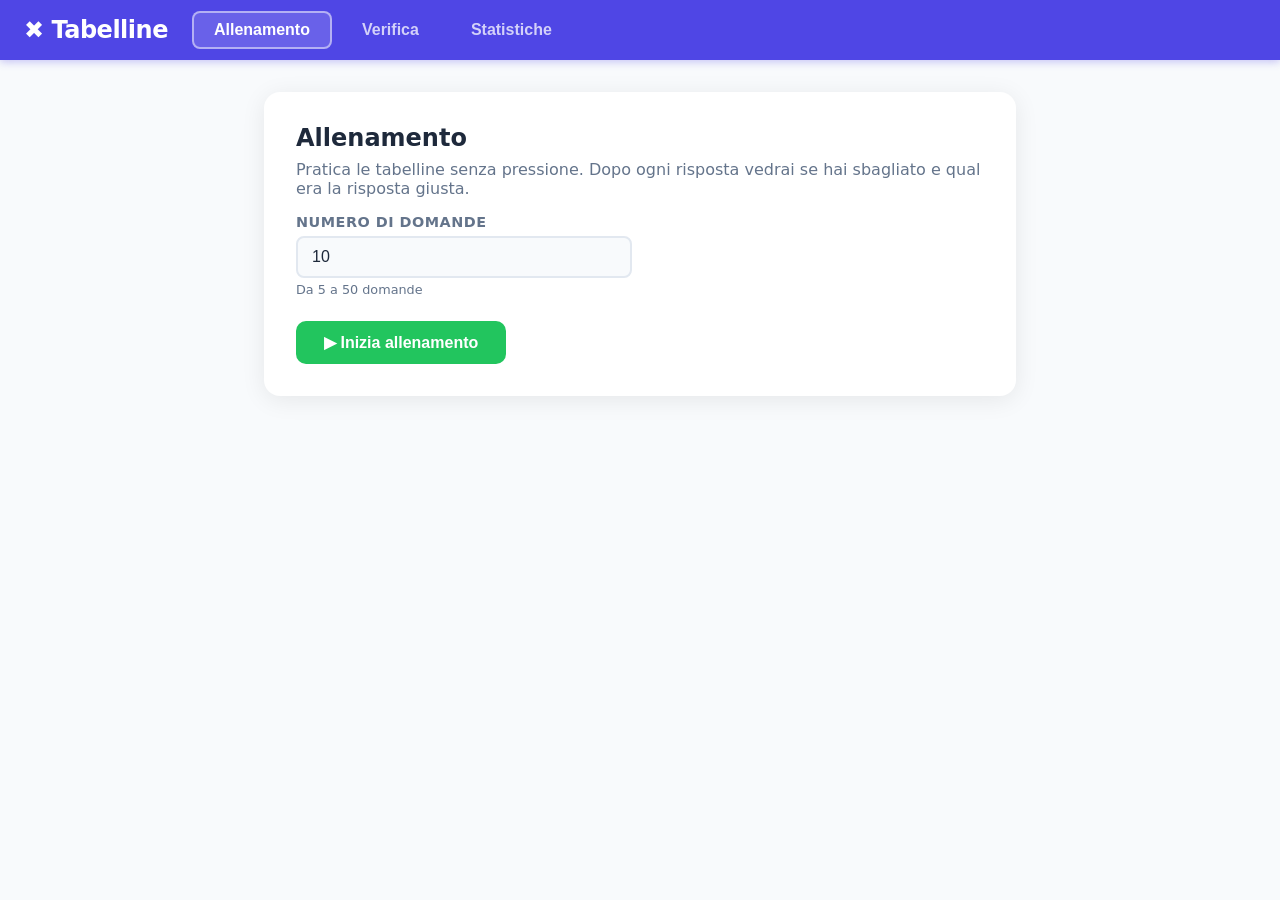
==== templates/index.html @ 0fbdd48a "Initial commit: webapp tabelline con training, verifica e statistiche - Backend Flask con SQLite per" ====
<!DOCTYPE html>
<html lang="it">
<head>
  <meta charset="UTF-8">
  <meta name="viewport" content="width=device-width, initial-scale=1.0">
  <title>Tabelline</title>
  <link rel="stylesheet" href="/static/css/style.css">
</head>
<body>

<!-- NAVIGAZIONE -->
<nav class="nav">
  <div class="nav-logo">✖ Tabelline</div>
  <button class="nav-btn active" id="nav-training" onclick="mostraVista('training')">Allenamento</button>
  <button class="nav-btn" id="nav-verifica" onclick="mostraVista('verifica')">Verifica</button>
  <button class="nav-btn" id="nav-stats" onclick="mostraVista('stats')">Statistiche</button>
</nav>

<!-- ════════════════════════════════════════════════════════ TRAINING ════ -->
<div class="view active" id="view-training">

  <!-- Setup -->
  <div id="training-setup">
    <div class="card">
      <h2>Allenamento</h2>
      <p>Pratica le tabelline senza pressione. Dopo ogni risposta vedrai se hai sbagliato e qual era la risposta giusta.</p>

      <div class="settings-grid">
        <div class="field">
          <label>Numero di domande</label>
          <input type="number" id="training-num" value="10" min="5" max="50">
          <div class="hint">Da 5 a 50 domande</div>
        </div>
      </div>

      <button class="btn btn-success" onclick="avviaTraining()">▶ Inizia allenamento</button>
    </div>
  </div>

  <!-- Sessione -->
  <div id="training-sessione" style="display:none">
    <div class="card">
      <div class="progresso">
        <span class="progresso-label" id="tr-progresso-label">1 / 10</span>
        <div class="progresso-bar-wrap">
          <div class="progresso-bar" id="tr-progresso-bar" style="width:0%"></div>
        </div>
      </div>

      <div class="domanda-container">
        <div class="moltiplicazione" id="tr-moltiplicazione">2 × 3 =</div>

        <input
          type="number"
          class="risposta-input"
          id="tr-risposta-input"
          placeholder="?"
          min="0"
          max="200"
          inputmode="numeric"
          autocomplete="off"
        >

        <div class="feedback-msg" id="tr-feedback"></div>
        <div class="hint-risposta" id="tr-hint"></div>

        <!-- Tastiera numerica per mobile -->
        <div class="tastiera">
          <button class="tastiera-btn" onclick="inputTastiera('tr-risposta-input','7')">7</button>
          <button class="tastiera-btn" onclick="inputTastiera('tr-risposta-input','8')">8</button>
          <button class="tastiera-btn" onclick="inputTastiera('tr-risposta-input','9')">9</button>
          <button class="tastiera-btn" onclick="inputTastiera('tr-risposta-input','4')">4</button>
          <button class="tastiera-btn" onclick="inputTastiera('tr-risposta-input','5')">5</button>
          <button class="tastiera-btn" onclick="inputTastiera('tr-risposta-input','6')">6</button>
          <button class="tastiera-btn" onclick="inputTastiera('tr-risposta-input','1')">1</button>
          <button class="tastiera-btn" onclick="inputTastiera('tr-risposta-input','2')">2</button>
          <button class="tastiera-btn" onclick="inputTastiera('tr-risposta-input','3')">3</button>
          <button class="tastiera-btn" onclick="inputTastiera('tr-risposta-input','0')">0</button>
          <button class="tastiera-btn" onclick="inputTastiera('tr-risposta-input','00')">00</button>
          <button class="tastiera-btn delete" onclick="inputTastiera('tr-risposta-input','del')">⌫</button>
        </div>

        <button class="btn btn-primary btn-conferma" id="btn-tr-conferma" data-stato="attesa" onclick="confermaTraining()">
          Conferma
        </button>
      </div>
    </div>
  </div>

  <!-- Risultato -->
  <div id="training-risultato" style="display:none">
    <div class="card">
      <div class="risultato-hero">
        <div class="punteggio-cerchio ottimo" id="tr-cerchio">
          <div class="punteggio-numero" id="tr-punteggio-num">—</div>
          <div class="punteggio-totale" id="tr-punteggio-tot">/ 10</div>
        </div>
        <div class="voto-testo" id="tr-voto-testo"></div>
        <p id="tr-tempo"></p>
        <button class="btn btn-success" onclick="resetTraining()">↩ Ricomincia</button>
      </div>
    </div>

    <div class="card">
      <h3>Riepilogo risposte</h3>
      <ul class="lista-risposte" id="tr-lista-risposte"></ul>
    </div>
  </div>
</div>

<!-- ════════════════════════════════════════════════════════ VERIFICA ════ -->
<div class="view" id="view-verifica">

  <!-- Setup -->
  <div id="verifica-setup">
    <div class="card">
      <h2>Verifica</h2>
      <p>20 moltiplicazioni casuali dal 2 al 10, come a scuola. Puoi impostare un timer per ogni domanda.</p>

      <div class="settings-grid">
        <div class="field">
          <label>Timer per domanda</label>
          <select id="ver-timer">
            <option value="0">Nessun timer</option>
            <option value="5">5 secondi</option>
            <option value="10" selected>10 secondi</option>
            <option value="15">15 secondi</option>
            <option value="20">20 secondi</option>
            <option value="30">30 secondi</option>
          </select>
          <div class="hint">0 = nessun limite di tempo</div>
        </div>
      </div>

      <button class="btn btn-primary" style="font-size:1.1rem; padding:14px 40px" onclick="avviaVerifica()">
        ▶ Inizia verifica
      </button>
    </div>
  </div>

  <!-- Sessione -->
  <div id="verifica-sessione" style="display:none">
    <div class="card">
      <div class="progresso">
        <span class="progresso-label" id="ver-progresso-label">1 / 20</span>
        <div class="progresso-bar-wrap">
          <div class="progresso-bar" id="ver-progresso-bar" style="width:0%"></div>
        </div>
      </div>

      <div class="domanda-container">
        <div class="timer-display hidden" id="ver-timer-display">⏱ 10s</div>

        <div class="moltiplicazione" id="ver-moltiplicazione">5 × 7 =</div>

        <input
          type="number"
          class="risposta-input"
          id="ver-risposta-input"
          placeholder="?"
          min="0"
          max="200"
          inputmode="numeric"
          autocomplete="off"
        >

        <div class="feedback-msg" id="ver-feedback"></div>

        <!-- Tastiera numerica per mobile -->
        <div class="tastiera">
          <button class="tastiera-btn" onclick="inputTastiera('ver-risposta-input','7')">7</button>
          <button class="tastiera-btn" onclick="inputTastiera('ver-risposta-input','8')">8</button>
          <button class="tastiera-btn" onclick="inputTastiera('ver-risposta-input','9')">9</button>
          <button class="tastiera-btn" onclick="inputTastiera('ver-risposta-input','4')">4</button>
          <button class="tastiera-btn" onclick="inputTastiera('ver-risposta-input','5')">5</button>
          <button class="tastiera-btn" onclick="inputTastiera('ver-risposta-input','6')">6</button>
          <button class="tastiera-btn" onclick="inputTastiera('ver-risposta-input','1')">1</button>
          <button class="tastiera-btn" onclick="inputTastiera('ver-risposta-input','2')">2</button>
          <button class="tastiera-btn" onclick="inputTastiera('ver-risposta-input','3')">3</button>
          <button class="tastiera-btn" onclick="inputTastiera('ver-risposta-input','0')">0</button>
          <button class="tastiera-btn" onclick="inputTastiera('ver-risposta-input','00')">00</button>
          <button class="tastiera-btn delete" onclick="inputTastiera('ver-risposta-input','del')">⌫</button>
        </div>

        <button class="btn btn-primary btn-conferma" onclick="confermaVerifica()">
          Conferma
        </button>
      </div>
    </div>
  </div>

  <!-- Risultato -->
  <div id="verifica-risultato" style="display:none">
    <div class="card">
      <div class="risultato-hero">
        <div class="punteggio-cerchio ottimo" id="ver-cerchio">
          <div class="punteggio-numero" id="ver-punteggio-num">—</div>
          <div class="punteggio-totale" id="ver-punteggio-tot">/ 20</div>
        </div>
        <div class="voto-testo" id="ver-voto-testo"></div>
        <p id="ver-percentuale"></p>
        <p id="ver-tempo"></p>
        <div style="display:flex; gap:12px; justify-content:center; flex-wrap:wrap">
          <button class="btn btn-primary" onclick="resetVerifica()">↩ Nuova verifica</button>
          <button class="btn btn-ghost" onclick="mostraVista('stats')">📊 Vedi statistiche</button>
        </div>
      </div>
    </div>

    <div class="card">
      <h3>Riepilogo risposte</h3>
      <ul class="lista-risposte" id="ver-lista-risposte"></ul>
    </div>
  </div>
</div>

<!-- ════════════════════════════════════════════════════════ STATS ════ -->
<div class="view" id="view-stats">

  <div class="card">
    <h2>Statistiche</h2>
    <p>Riepilogo di tutte le verifiche completate.</p>

    <div class="stat-grid">
      <div class="stat-box">
        <div class="valore" id="stat-totale-verifiche">—</div>
        <div class="etichetta">Verifiche</div>
      </div>
      <div class="stat-box">
        <div class="valore" id="stat-media">—</div>
        <div class="etichetta">Media</div>
      </div>
      <div class="stat-box">
        <div class="valore" id="stat-migliore">—</div>
        <div class="etichetta">Miglior punteggio</div>
      </div>
    </div>
  </div>

  <!-- Heatmap tabelline -->
  <div class="card">
    <h3>Mappa delle tabelline</h3>
    <p style="font-size:0.85rem">Verde = facile, Rosso = da ripassare. Passa sopra per i dettagli.</p>
    <div class="heatmap-labels" id="heatmap-labels"></div>
    <div class="heatmap-grid" id="heatmap-grid"></div>
    <p style="font-size:0.75rem; margin-top:8px; margin-bottom:0">
      Le righe vanno dal 2 al 10 (moltiplicando), le colonne dal ×2 al ×10.
    </p>
  </div>

  <!-- Ultime verifiche -->
  <div class="card">
    <h3>Ultime verifiche</h3>

    <div class="empty-state" id="stat-verifiche-empty" style="display:none">
      <div class="icon">📋</div>
      <p>Nessuna verifica ancora. Vai nella sezione <strong>Verifica</strong> per iniziare!</p>
    </div>

    <div class="tabella-wrap" id="stat-verifiche-table" style="display:none">
      <table>
        <thead>
          <tr>
            <th>Data</th>
            <th>Punteggio</th>
            <th>%</th>
            <th>Timer</th>
            <th>Durata</th>
          </tr>
        </thead>
        <tbody id="stat-verifiche-tbody"></tbody>
      </table>
    </div>
  </div>
</div>

<script src="/static/js/app.js"></script>
</body>
</html>
---- static/css/style.css ----
:root {
  --primary: #4f46e5;
  --primary-light: #818cf8;
  --success: #22c55e;
  --danger: #ef4444;
  --warning: #f59e0b;
  --bg: #f8fafc;
  --card-bg: #ffffff;
  --text: #1e293b;
  --text-muted: #64748b;
  --border: #e2e8f0;
  --radius: 16px;
  --shadow: 0 4px 24px rgba(0,0,0,0.08);
}

* { box-sizing: border-box; margin: 0; padding: 0; }

body {
  font-family: 'Segoe UI', system-ui, sans-serif;
  background: var(--bg);
  color: var(--text);
  min-height: 100vh;
}

/* NAV */
.nav {
  background: var(--primary);
  padding: 0 24px;
  display: flex;
  align-items: center;
  gap: 8px;
  box-shadow: 0 2px 8px rgba(79,70,229,0.3);
}

.nav-logo {
  color: white;
  font-size: 1.5rem;
  font-weight: 800;
  padding: 16px 0;
  margin-right: 16px;
  letter-spacing: -0.5px;
}

.nav-btn {
  background: none;
  border: 2px solid transparent;
  color: rgba(255,255,255,0.75);
  padding: 8px 20px;
  border-radius: 8px;
  cursor: pointer;
  font-size: 1rem;
  font-weight: 600;
  transition: all 0.15s;
}

.nav-btn:hover { color: white; background: rgba(255,255,255,0.1); }
.nav-btn.active { color: white; border-color: rgba(255,255,255,0.5); background: rgba(255,255,255,0.15); }

/* VIEWS */
.view { display: none; padding: 32px 24px; max-width: 800px; margin: 0 auto; }
.view.active { display: block; }

/* CARDS */
.card {
  background: var(--card-bg);
  border-radius: var(--radius);
  box-shadow: var(--shadow);
  padding: 32px;
  margin-bottom: 24px;
}

h2 { font-size: 1.5rem; font-weight: 700; margin-bottom: 8px; }
h3 { font-size: 1.1rem; font-weight: 600; margin-bottom: 12px; color: var(--text-muted); }
p { color: var(--text-muted); margin-bottom: 16px; }

/* BUTTONS */
.btn {
  display: inline-flex;
  align-items: center;
  gap: 8px;
  padding: 12px 28px;
  border-radius: 10px;
  border: none;
  font-size: 1rem;
  font-weight: 600;
  cursor: pointer;
  transition: all 0.15s;
  text-decoration: none;
}

.btn-primary { background: var(--primary); color: white; }
.btn-primary:hover { background: #4338ca; transform: translateY(-1px); }
.btn-success { background: var(--success); color: white; }
.btn-success:hover { background: #16a34a; transform: translateY(-1px); }
.btn-danger { background: var(--danger); color: white; }
.btn-danger:hover { background: #dc2626; }
.btn-ghost { background: var(--bg); color: var(--text); border: 2px solid var(--border); }
.btn-ghost:hover { border-color: var(--primary); color: var(--primary); }
.btn:disabled { opacity: 0.5; cursor: not-allowed; transform: none !important; }

/* SETTINGS FORM */
.settings-grid {
  display: grid;
  grid-template-columns: 1fr 1fr;
  gap: 16px;
  margin-bottom: 24px;
}

.field label {
  display: block;
  font-weight: 600;
  margin-bottom: 6px;
  font-size: 0.9rem;
  color: var(--text-muted);
  text-transform: uppercase;
  letter-spacing: 0.5px;
}

.field input[type="number"],
.field select {
  width: 100%;
  padding: 10px 14px;
  border: 2px solid var(--border);
  border-radius: 8px;
  font-size: 1rem;
  background: var(--bg);
  color: var(--text);
  transition: border-color 0.15s;
}

.field input[type="number"]:focus,
.field select:focus {
  outline: none;
  border-color: var(--primary);
}

.field .hint { font-size: 0.8rem; color: var(--text-muted); margin-top: 4px; }

/* DOMANDA */
.domanda-container {
  text-align: center;
  padding: 16px 0;
}

.progresso {
  display: flex;
  justify-content: space-between;
  align-items: center;
  margin-bottom: 24px;
}

.progresso-bar-wrap {
  flex: 1;
  height: 8px;
  background: var(--border);
  border-radius: 4px;
  margin: 0 16px;
  overflow: hidden;
}

.progresso-bar {
  height: 100%;
  background: var(--primary);
  border-radius: 4px;
  transition: width 0.3s ease;
}

.progresso-label { font-weight: 600; font-size: 0.9rem; color: var(--text-muted); white-space: nowrap; }

/* TIMER */
.timer-display {
  display: inline-flex;
  align-items: center;
  gap: 8px;
  padding: 6px 16px;
  border-radius: 20px;
  font-weight: 700;
  font-size: 1.1rem;
  background: var(--bg);
  border: 2px solid var(--border);
  margin-bottom: 32px;
  transition: all 0.3s;
}

.timer-display.warning { border-color: var(--warning); color: var(--warning); background: #fef3c7; }
.timer-display.danger  { border-color: var(--danger);  color: var(--danger);  background: #fee2e2; }
.timer-display.hidden  { visibility: hidden; }

/* MOLTIPLICAZIONE */
.moltiplicazione {
  font-size: 4rem;
  font-weight: 800;
  letter-spacing: -2px;
  color: var(--text);
  margin-bottom: 32px;
  line-height: 1;
}

.moltiplicazione .operatori { color: var(--primary-light); }

.risposta-input {
  font-size: 2.5rem;
  font-weight: 700;
  text-align: center;
  width: 160px;
  padding: 12px 16px;
  border: 3px solid var(--border);
  border-radius: 12px;
  background: var(--bg);
  color: var(--text);
  transition: border-color 0.15s;
  margin-bottom: 24px;
}

.risposta-input:focus { outline: none; border-color: var(--primary); }
.risposta-input.corretta { border-color: var(--success); background: #f0fdf4; }
.risposta-input.sbagliata { border-color: var(--danger); background: #fef2f2; }

.feedback-msg {
  height: 28px;
  font-size: 1.1rem;
  font-weight: 600;
  margin-bottom: 16px;
}

.feedback-msg.corretta { color: var(--success); }
.feedback-msg.sbagliata { color: var(--danger); }

.btn-conferma {
  font-size: 1.1rem;
  padding: 14px 40px;
}

/* TASTIERA NUMERICA */
.tastiera {
  display: grid;
  grid-template-columns: repeat(3, 1fr);
  gap: 10px;
  max-width: 260px;
  margin: 0 auto 24px;
}

.tastiera-btn {
  padding: 16px;
  font-size: 1.3rem;
  font-weight: 700;
  border: 2px solid var(--border);
  border-radius: 10px;
  background: white;
  color: var(--text);
  cursor: pointer;
  transition: all 0.1s;
  user-select: none;
}

.tastiera-btn:hover { border-color: var(--primary); color: var(--primary); background: #eef2ff; }
.tastiera-btn:active { transform: scale(0.95); }
.tastiera-btn.delete { color: var(--danger); border-color: #fecaca; }
.tastiera-btn.delete:hover { background: #fef2f2; border-color: var(--danger); }

/* RISULTATO */
.risultato-hero {
  text-align: center;
  padding: 16px 0 32px;
}

.punteggio-cerchio {
  width: 140px;
  height: 140px;
  border-radius: 50%;
  display: flex;
  flex-direction: column;
  align-items: center;
  justify-content: center;
  margin: 0 auto 24px;
  border: 6px solid;
}

.punteggio-cerchio.ottimo  { border-color: var(--success); color: var(--success); background: #f0fdf4; }
.punteggio-cerchio.buono   { border-color: var(--primary); color: var(--primary); background: #eef2ff; }
.punteggio-cerchio.scarso  { border-color: var(--warning); color: var(--warning); background: #fef3c7; }
.punteggio-cerchio.critico { border-color: var(--danger);  color: var(--danger);  background: #fef2f2; }

.punteggio-numero { font-size: 2.8rem; font-weight: 800; line-height: 1; }
.punteggio-totale { font-size: 1rem; font-weight: 600; opacity: 0.7; }

.voto-testo { font-size: 1.4rem; font-weight: 700; margin-bottom: 8px; }

/* DETTAGLIO RISPOSTE */
.lista-risposte {
  list-style: none;
  display: grid;
  grid-template-columns: repeat(auto-fill, minmax(120px, 1fr));
  gap: 10px;
}

.lista-risposte li {
  padding: 10px 12px;
  border-radius: 10px;
  font-size: 0.9rem;
  border: 2px solid;
  text-align: center;
}

.lista-risposte li.corretta { border-color: var(--success); background: #f0fdf4; color: #15803d; }
.lista-risposte li.sbagliata { border-color: var(--danger); background: #fef2f2; color: #b91c1c; }

.lista-risposte .operazione { font-weight: 700; font-size: 1rem; }
.lista-risposte .tua-risposta { font-size: 0.8rem; opacity: 0.8; }

/* STATISTICHE */
.stat-grid {
  display: grid;
  grid-template-columns: repeat(3, 1fr);
  gap: 16px;
  margin-bottom: 24px;
}

.stat-box {
  background: var(--bg);
  border-radius: 12px;
  padding: 20px;
  text-align: center;
  border: 2px solid var(--border);
}

.stat-box .valore { font-size: 2rem; font-weight: 800; color: var(--primary); line-height: 1; }
.stat-box .etichetta { font-size: 0.8rem; font-weight: 600; color: var(--text-muted); text-transform: uppercase; margin-top: 4px; }

.tabella-wrap { overflow-x: auto; }

table {
  width: 100%;
  border-collapse: collapse;
  font-size: 0.9rem;
}

thead th {
  text-align: left;
  padding: 10px 12px;
  color: var(--text-muted);
  font-weight: 600;
  font-size: 0.8rem;
  text-transform: uppercase;
  border-bottom: 2px solid var(--border);
}

tbody tr:hover { background: var(--bg); }

tbody td {
  padding: 12px;
  border-bottom: 1px solid var(--border);
}

.badge {
  display: inline-block;
  padding: 3px 10px;
  border-radius: 20px;
  font-size: 0.8rem;
  font-weight: 700;
}

.badge.ottimo  { background: #dcfce7; color: #15803d; }
.badge.buono   { background: #e0e7ff; color: #4338ca; }
.badge.scarso  { background: #fef3c7; color: #b45309; }
.badge.critico { background: #fee2e2; color: #b91c1c; }

/* HEAT MAP TABELLINE */
.heatmap-grid {
  display: grid;
  grid-template-columns: repeat(9, 1fr);
  gap: 4px;
}

.heatmap-cell {
  aspect-ratio: 1;
  border-radius: 6px;
  display: flex;
  flex-direction: column;
  align-items: center;
  justify-content: center;
  font-size: 0.65rem;
  font-weight: 700;
  cursor: default;
  transition: transform 0.1s;
  border: 1px solid transparent;
}

.heatmap-cell:hover { transform: scale(1.1); }
.heatmap-cell.no-data { background: var(--bg); border-color: var(--border); color: var(--text-muted); }
.heatmap-cell.ottimo  { background: #dcfce7; color: #15803d; }
.heatmap-cell.buono   { background: #bbf7d0; color: #166534; }
.heatmap-cell.medio   { background: #fef3c7; color: #92400e; }
.heatmap-cell.scarso  { background: #fee2e2; color: #991b1b; }

.heatmap-labels { display: grid; grid-template-columns: repeat(9, 1fr); gap: 4px; margin-bottom: 4px; }
.heatmap-labels span { text-align: center; font-size: 0.7rem; font-weight: 700; color: var(--text-muted); }

.empty-state {
  text-align: center;
  padding: 48px 24px;
  color: var(--text-muted);
}

.empty-state .icon { font-size: 3rem; margin-bottom: 12px; }

/* TRAINING CORRECT/WRONG HINTS */
.hint-risposta {
  display: none;
  padding: 12px 20px;
  border-radius: 10px;
  font-weight: 600;
  font-size: 1rem;
  margin-bottom: 16px;
}
.hint-risposta.corretta { background: #dcfce7; color: #15803d; display: block; }
.hint-risposta.sbagliata { background: #fee2e2; color: #b91c1c; display: block; }

/* Responsive */
@media (max-width: 600px) {
  .settings-grid { grid-template-columns: 1fr; }
  .stat-grid { grid-template-columns: 1fr 1fr; }
  .moltiplicazione { font-size: 2.8rem; }
  .risposta-input { font-size: 2rem; width: 130px; }
  .heatmap-cell { font-size: 0.55rem; }
  .card { padding: 20px; }
  .nav { padding: 0 12px; }
}
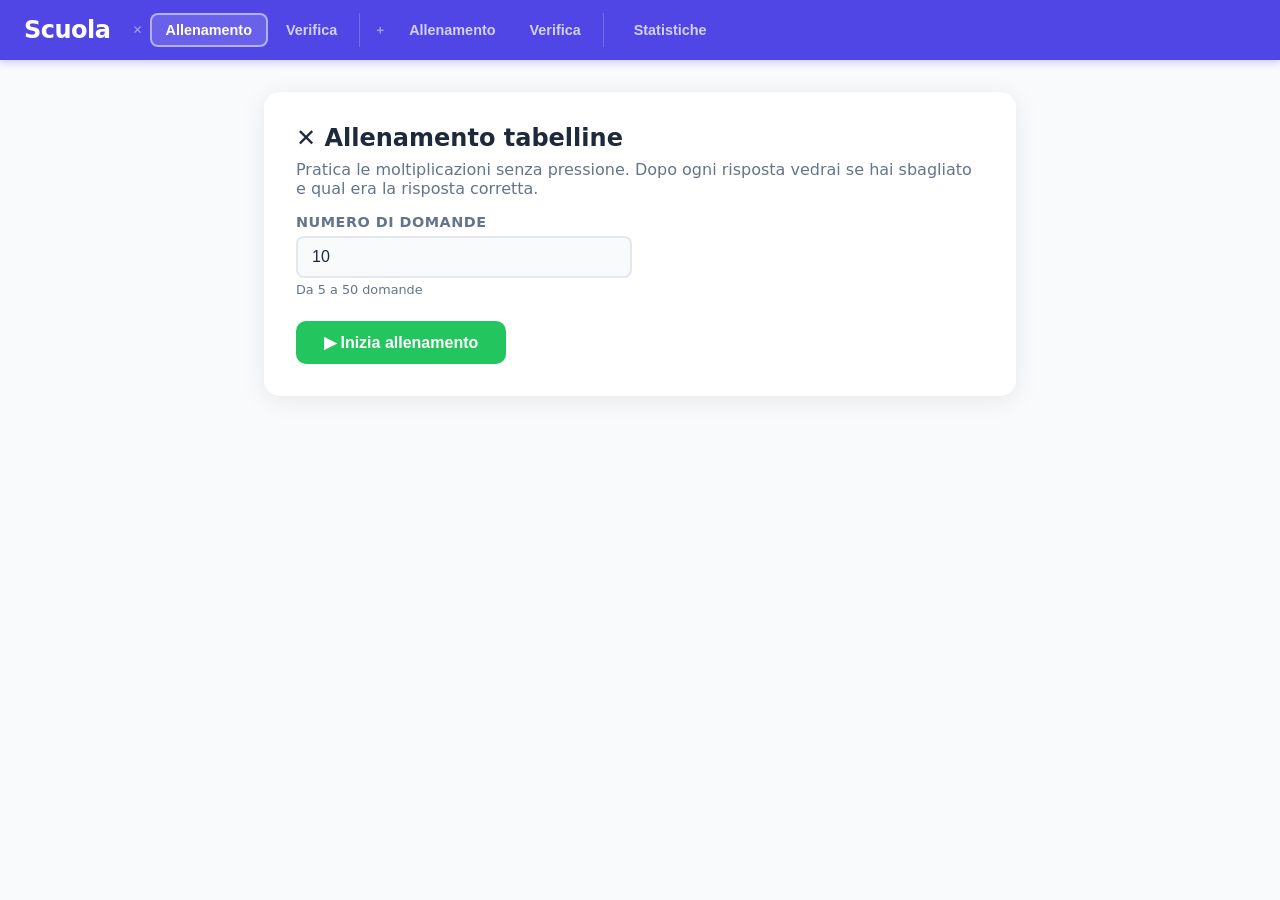
==== commit e9f01763: "feat: aggiunge addizioni con livelli di difficoltà - Allenamento e Verifica per le addizioni (stesso" ====
--- a/templates/index.html
+++ b/templates/index.html
@@ -3,28 +3,39 @@
 <head>
   <meta charset="UTF-8">
   <meta name="viewport" content="width=device-width, initial-scale=1.0">
-  <title>Tabelline</title>
+  <title>Tabelline &amp; Addizioni</title>
   <link rel="stylesheet" href="/static/css/style.css">
 </head>
 <body>
 
 <!-- NAVIGAZIONE -->
 <nav class="nav">
-  <div class="nav-logo">✖ Tabelline</div>
-  <button class="nav-btn active" id="nav-training" onclick="mostraVista('training')">Allenamento</button>
-  <button class="nav-btn" id="nav-verifica" onclick="mostraVista('verifica')">Verifica</button>
-  <button class="nav-btn" id="nav-stats" onclick="mostraVista('stats')">Statistiche</button>
+  <div class="nav-logo">Scuola</div>
+
+  <div class="nav-group">
+    <span class="nav-group-label">✕</span>
+    <button class="nav-btn active" id="nav-training" onclick="mostraVista('training')">Allenamento</button>
+    <button class="nav-btn"        id="nav-verifica" onclick="mostraVista('verifica')">Verifica</button>
+  </div>
+
+  <div class="nav-group add">
+    <span class="nav-group-label">＋</span>
+    <button class="nav-btn" id="nav-add-training" onclick="mostraVista('add-training')">Allenamento</button>
+    <button class="nav-btn" id="nav-add-verifica" onclick="mostraVista('add-verifica')">Verifica</button>
+  </div>
+
+  <div class="nav-group">
+    <button class="nav-btn" id="nav-stats" onclick="mostraVista('stats')">Statistiche</button>
+  </div>
 </nav>
 
-<!-- ════════════════════════════════════════════════════════ TRAINING ════ -->
+<!-- ══════════════════════════════════════════════ TABELLINE TRAINING ═══ -->
 <div class="view active" id="view-training">
 
-  <!-- Setup -->
   <div id="training-setup">
     <div class="card">
-      <h2>Allenamento</h2>
-      <p>Pratica le tabelline senza pressione. Dopo ogni risposta vedrai se hai sbagliato e qual era la risposta giusta.</p>
-
+      <h2>✕ Allenamento tabelline</h2>
+      <p>Pratica le moltiplicazioni senza pressione. Dopo ogni risposta vedrai se hai sbagliato e qual era la risposta corretta.</p>
       <div class="settings-grid">
         <div class="field">
           <label>Numero di domande</label>
@@ -32,12 +43,10 @@
           <div class="hint">Da 5 a 50 domande</div>
         </div>
       </div>
-
       <button class="btn btn-success" onclick="avviaTraining()">▶ Inizia allenamento</button>
     </div>
   </div>
 
-  <!-- Sessione -->
   <div id="training-sessione" style="display:none">
     <div class="card">
       <div class="progresso">
@@ -46,25 +55,12 @@
           <div class="progresso-bar" id="tr-progresso-bar" style="width:0%"></div>
         </div>
       </div>
-
       <div class="domanda-container">
         <div class="moltiplicazione" id="tr-moltiplicazione">2 × 3 =</div>
-
-        <input
-          type="number"
-          class="risposta-input"
-          id="tr-risposta-input"
-          placeholder="?"
-          min="0"
-          max="200"
-          inputmode="numeric"
-          autocomplete="off"
-        >
-
+        <input type="number" class="risposta-input" id="tr-risposta-input"
+               placeholder="?" min="0" max="200" inputmode="numeric" autocomplete="off">
         <div class="feedback-msg" id="tr-feedback"></div>
         <div class="hint-risposta" id="tr-hint"></div>
-
-        <!-- Tastiera numerica per mobile -->
         <div class="tastiera">
           <button class="tastiera-btn" onclick="inputTastiera('tr-risposta-input','7')">7</button>
           <button class="tastiera-btn" onclick="inputTastiera('tr-risposta-input','8')">8</button>
@@ -79,7 +75,6 @@
           <button class="tastiera-btn" onclick="inputTastiera('tr-risposta-input','00')">00</button>
           <button class="tastiera-btn delete" onclick="inputTastiera('tr-risposta-input','del')">⌫</button>
         </div>
-
         <button class="btn btn-primary btn-conferma" id="btn-tr-conferma" data-stato="attesa" onclick="confermaTraining()">
           Conferma
         </button>
@@ -87,7 +82,6 @@
     </div>
   </div>
 
-  <!-- Risultato -->
   <div id="training-risultato" style="display:none">
     <div class="card">
       <div class="risultato-hero">
@@ -96,11 +90,10 @@
           <div class="punteggio-totale" id="tr-punteggio-tot">/ 10</div>
         </div>
         <div class="voto-testo" id="tr-voto-testo"></div>
-        <p id="tr-tempo"></p>
+        <p id="tr-extra"></p>
         <button class="btn btn-success" onclick="resetTraining()">↩ Ricomincia</button>
       </div>
     </div>
-
     <div class="card">
       <h3>Riepilogo risposte</h3>
       <ul class="lista-risposte" id="tr-lista-risposte"></ul>
@@ -108,15 +101,13 @@
   </div>
 </div>
 
-<!-- ════════════════════════════════════════════════════════ VERIFICA ════ -->
+<!-- ══════════════════════════════════════════════ TABELLINE VERIFICA ═══ -->
 <div class="view" id="view-verifica">
 
-  <!-- Setup -->
   <div id="verifica-setup">
     <div class="card">
-      <h2>Verifica</h2>
+      <h2>✕ Verifica tabelline</h2>
       <p>20 moltiplicazioni casuali dal 2 al 10, come a scuola. Puoi impostare un timer per ogni domanda.</p>
-
       <div class="settings-grid">
         <div class="field">
           <label>Timer per domanda</label>
@@ -128,17 +119,14 @@
             <option value="20">20 secondi</option>
             <option value="30">30 secondi</option>
           </select>
-          <div class="hint">0 = nessun limite di tempo</div>
-        </div>
-      </div>
-
-      <button class="btn btn-primary" style="font-size:1.1rem; padding:14px 40px" onclick="avviaVerifica()">
+        </div>
+      </div>
+      <button class="btn btn-primary" style="font-size:1.1rem;padding:14px 40px" onclick="avviaVerifica()">
         ▶ Inizia verifica
       </button>
     </div>
   </div>
 
-  <!-- Sessione -->
   <div id="verifica-sessione" style="display:none">
     <div class="card">
       <div class="progresso">
@@ -147,26 +135,12 @@
           <div class="progresso-bar" id="ver-progresso-bar" style="width:0%"></div>
         </div>
       </div>
-
       <div class="domanda-container">
         <div class="timer-display hidden" id="ver-timer-display">⏱ 10s</div>
-
         <div class="moltiplicazione" id="ver-moltiplicazione">5 × 7 =</div>
-
-        <input
-          type="number"
-          class="risposta-input"
-          id="ver-risposta-input"
-          placeholder="?"
-          min="0"
-          max="200"
-          inputmode="numeric"
-          autocomplete="off"
-        >
-
+        <input type="number" class="risposta-input" id="ver-risposta-input"
+               placeholder="?" min="0" max="200" inputmode="numeric" autocomplete="off">
         <div class="feedback-msg" id="ver-feedback"></div>
-
-        <!-- Tastiera numerica per mobile -->
         <div class="tastiera">
           <button class="tastiera-btn" onclick="inputTastiera('ver-risposta-input','7')">7</button>
           <button class="tastiera-btn" onclick="inputTastiera('ver-risposta-input','8')">8</button>
@@ -181,15 +155,11 @@
           <button class="tastiera-btn" onclick="inputTastiera('ver-risposta-input','00')">00</button>
           <button class="tastiera-btn delete" onclick="inputTastiera('ver-risposta-input','del')">⌫</button>
         </div>
-
-        <button class="btn btn-primary btn-conferma" onclick="confermaVerifica()">
-          Conferma
-        </button>
-      </div>
-    </div>
-  </div>
-
-  <!-- Risultato -->
+        <button class="btn btn-primary btn-conferma" onclick="confermaVerifica()">Conferma</button>
+      </div>
+    </div>
+  </div>
+
   <div id="verifica-risultato" style="display:none">
     <div class="card">
       <div class="risultato-hero">
@@ -200,13 +170,12 @@
         <div class="voto-testo" id="ver-voto-testo"></div>
         <p id="ver-percentuale"></p>
         <p id="ver-tempo"></p>
-        <div style="display:flex; gap:12px; justify-content:center; flex-wrap:wrap">
+        <div style="display:flex;gap:12px;justify-content:center;flex-wrap:wrap">
           <button class="btn btn-primary" onclick="resetVerifica()">↩ Nuova verifica</button>
-          <button class="btn btn-ghost" onclick="mostraVista('stats')">📊 Vedi statistiche</button>
-        </div>
-      </div>
-    </div>
-
+          <button class="btn btn-ghost" onclick="mostraVista('stats')">📊 Statistiche</button>
+        </div>
+      </div>
+    </div>
     <div class="card">
       <h3>Riepilogo risposte</h3>
       <ul class="lista-risposte" id="ver-lista-risposte"></ul>
@@ -214,12 +183,187 @@
   </div>
 </div>
 
-<!-- ════════════════════════════════════════════════════════ STATS ════ -->
+<!-- ══════════════════════════════════════════════ ADDIZIONI TRAINING ═══ -->
+<div class="view" id="view-add-training">
+
+  <div id="add-training-setup">
+    <div class="card">
+      <h2>＋ Allenamento addizioni</h2>
+      <p>Pratica le addizioni senza pressione. Scegli il livello di difficoltà e il numero di domande.</p>
+      <div class="settings-grid">
+        <div class="field">
+          <label>Livello</label>
+          <select id="add-tr-livello">
+            <option value="molto-facile">Molto semplice (1–10)</option>
+            <option value="facile" selected>Semplice (1–20)</option>
+            <option value="medio">Medio (1–50)</option>
+            <option value="difficile">Difficile (1–100)</option>
+          </select>
+        </div>
+        <div class="field">
+          <label>Numero di domande</label>
+          <input type="number" id="add-tr-num" value="10" min="5" max="50">
+          <div class="hint">Da 5 a 50 domande</div>
+        </div>
+      </div>
+      <button class="btn btn-add" onclick="avviaAddTraining()">▶ Inizia allenamento</button>
+    </div>
+  </div>
+
+  <div id="add-training-sessione" style="display:none">
+    <div class="card">
+      <div class="progresso">
+        <span class="progresso-label" id="add-tr-progresso-label">1 / 10</span>
+        <div class="progresso-bar-wrap">
+          <div class="progresso-bar add" id="add-tr-progresso-bar" style="width:0%"></div>
+        </div>
+      </div>
+      <div class="domanda-container">
+        <div class="moltiplicazione" id="add-tr-operazione">3 + 5 =</div>
+        <input type="number" class="risposta-input" id="add-tr-risposta-input"
+               placeholder="?" min="0" max="300" inputmode="numeric" autocomplete="off">
+        <div class="feedback-msg" id="add-tr-feedback"></div>
+        <div class="hint-risposta" id="add-tr-hint"></div>
+        <div class="tastiera">
+          <button class="tastiera-btn" onclick="inputTastiera('add-tr-risposta-input','7')">7</button>
+          <button class="tastiera-btn" onclick="inputTastiera('add-tr-risposta-input','8')">8</button>
+          <button class="tastiera-btn" onclick="inputTastiera('add-tr-risposta-input','9')">9</button>
+          <button class="tastiera-btn" onclick="inputTastiera('add-tr-risposta-input','4')">4</button>
+          <button class="tastiera-btn" onclick="inputTastiera('add-tr-risposta-input','5')">5</button>
+          <button class="tastiera-btn" onclick="inputTastiera('add-tr-risposta-input','6')">6</button>
+          <button class="tastiera-btn" onclick="inputTastiera('add-tr-risposta-input','1')">1</button>
+          <button class="tastiera-btn" onclick="inputTastiera('add-tr-risposta-input','2')">2</button>
+          <button class="tastiera-btn" onclick="inputTastiera('add-tr-risposta-input','3')">3</button>
+          <button class="tastiera-btn" onclick="inputTastiera('add-tr-risposta-input','0')">0</button>
+          <button class="tastiera-btn" onclick="inputTastiera('add-tr-risposta-input','00')">00</button>
+          <button class="tastiera-btn delete" onclick="inputTastiera('add-tr-risposta-input','del')">⌫</button>
+        </div>
+        <button class="btn btn-add btn-conferma" id="btn-add-tr-conferma" data-stato="attesa" onclick="confermaAddTraining()">
+          Conferma
+        </button>
+      </div>
+    </div>
+  </div>
+
+  <div id="add-training-risultato" style="display:none">
+    <div class="card">
+      <div class="risultato-hero">
+        <div class="punteggio-cerchio ottimo" id="add-tr-cerchio">
+          <div class="punteggio-numero" id="add-tr-punteggio-num">—</div>
+          <div class="punteggio-totale" id="add-tr-punteggio-tot">/ 10</div>
+        </div>
+        <div class="voto-testo" id="add-tr-voto-testo"></div>
+        <p id="add-tr-extra"></p>
+        <button class="btn btn-add" onclick="resetAddTraining()">↩ Ricomincia</button>
+      </div>
+    </div>
+    <div class="card">
+      <h3>Riepilogo risposte</h3>
+      <ul class="lista-risposte" id="add-tr-lista-risposte"></ul>
+    </div>
+  </div>
+</div>
+
+<!-- ══════════════════════════════════════════════ ADDIZIONI VERIFICA ═══ -->
+<div class="view" id="view-add-verifica">
+
+  <div id="add-verifica-setup">
+    <div class="card">
+      <h2>＋ Verifica addizioni</h2>
+      <p>20 addizioni casuali. Scegli il livello di difficoltà e, se vuoi, un timer per ogni domanda.</p>
+      <div class="settings-grid">
+        <div class="field">
+          <label>Livello</label>
+          <select id="add-ver-livello">
+            <option value="molto-facile">Molto semplice (1–10)</option>
+            <option value="facile" selected>Semplice (1–20)</option>
+            <option value="medio">Medio (1–50)</option>
+            <option value="difficile">Difficile (1–100)</option>
+          </select>
+        </div>
+        <div class="field">
+          <label>Timer per domanda</label>
+          <select id="add-ver-timer">
+            <option value="0">Nessun timer</option>
+            <option value="5">5 secondi</option>
+            <option value="10" selected>10 secondi</option>
+            <option value="15">15 secondi</option>
+            <option value="20">20 secondi</option>
+            <option value="30">30 secondi</option>
+          </select>
+        </div>
+      </div>
+      <button class="btn btn-add" style="font-size:1.1rem;padding:14px 40px" onclick="avviaAddVerifica()">
+        ▶ Inizia verifica
+      </button>
+    </div>
+  </div>
+
+  <div id="add-verifica-sessione" style="display:none">
+    <div class="card">
+      <div class="progresso">
+        <span class="progresso-label" id="add-ver-progresso-label">1 / 20</span>
+        <div class="progresso-bar-wrap">
+          <div class="progresso-bar add" id="add-ver-progresso-bar" style="width:0%"></div>
+        </div>
+      </div>
+      <div class="domanda-container">
+        <div class="timer-display hidden" id="add-ver-timer-display">⏱ 10s</div>
+        <div class="moltiplicazione" id="add-ver-operazione">8 + 7 =</div>
+        <input type="number" class="risposta-input" id="add-ver-risposta-input"
+               placeholder="?" min="0" max="300" inputmode="numeric" autocomplete="off">
+        <div class="feedback-msg" id="add-ver-feedback"></div>
+        <div class="tastiera">
+          <button class="tastiera-btn" onclick="inputTastiera('add-ver-risposta-input','7')">7</button>
+          <button class="tastiera-btn" onclick="inputTastiera('add-ver-risposta-input','8')">8</button>
+          <button class="tastiera-btn" onclick="inputTastiera('add-ver-risposta-input','9')">9</button>
+          <button class="tastiera-btn" onclick="inputTastiera('add-ver-risposta-input','4')">4</button>
+          <button class="tastiera-btn" onclick="inputTastiera('add-ver-risposta-input','5')">5</button>
+          <button class="tastiera-btn" onclick="inputTastiera('add-ver-risposta-input','6')">6</button>
+          <button class="tastiera-btn" onclick="inputTastiera('add-ver-risposta-input','1')">1</button>
+          <button class="tastiera-btn" onclick="inputTastiera('add-ver-risposta-input','2')">2</button>
+          <button class="tastiera-btn" onclick="inputTastiera('add-ver-risposta-input','3')">3</button>
+          <button class="tastiera-btn" onclick="inputTastiera('add-ver-risposta-input','0')">0</button>
+          <button class="tastiera-btn" onclick="inputTastiera('add-ver-risposta-input','00')">00</button>
+          <button class="tastiera-btn delete" onclick="inputTastiera('add-ver-risposta-input','del')">⌫</button>
+        </div>
+        <button class="btn btn-add btn-conferma" onclick="confermaAddVerifica()">Conferma</button>
+      </div>
+    </div>
+  </div>
+
+  <div id="add-verifica-risultato" style="display:none">
+    <div class="card">
+      <div class="risultato-hero">
+        <div class="punteggio-cerchio ottimo" id="add-ver-cerchio">
+          <div class="punteggio-numero" id="add-ver-punteggio-num">—</div>
+          <div class="punteggio-totale" id="add-ver-punteggio-tot">/ 20</div>
+        </div>
+        <div class="voto-testo" id="add-ver-voto-testo"></div>
+        <p id="add-ver-percentuale"></p>
+        <p id="add-ver-tempo"></p>
+        <div style="display:flex;gap:12px;justify-content:center;flex-wrap:wrap">
+          <button class="btn btn-add" onclick="resetAddVerifica()">↩ Nuova verifica</button>
+          <button class="btn btn-ghost" onclick="mostraVista('stats')">📊 Statistiche</button>
+        </div>
+      </div>
+    </div>
+    <div class="card">
+      <h3>Riepilogo risposte</h3>
+      <ul class="lista-risposte" id="add-ver-lista-risposte"></ul>
+    </div>
+  </div>
+</div>
+
+<!-- ══════════════════════════════════════════════════════════ STATS ═══ -->
 <div class="view" id="view-stats">
 
   <div class="card">
     <h2>Statistiche</h2>
-    <p>Riepilogo di tutte le verifiche completate.</p>
+    <div class="stat-tabs">
+      <button class="stat-tab active" id="stat-tab-tabelline" onclick="caricaStatistiche('tabelline')">✕ Tabelline</button>
+      <button class="stat-tab add"    id="stat-tab-addizioni" onclick="caricaStatistiche('addizioni')">＋ Addizioni</button>
+    </div>
 
     <div class="stat-grid">
       <div class="stat-box">
@@ -237,26 +381,30 @@
     </div>
   </div>
 
-  <!-- Heatmap tabelline -->
-  <div class="card">
+  <!-- Heatmap (solo tabelline) -->
+  <div class="card" id="stat-heatmap-section">
     <h3>Mappa delle tabelline</h3>
     <p style="font-size:0.85rem">Verde = facile, Rosso = da ripassare. Passa sopra per i dettagli.</p>
     <div class="heatmap-labels" id="heatmap-labels"></div>
     <div class="heatmap-grid" id="heatmap-grid"></div>
-    <p style="font-size:0.75rem; margin-top:8px; margin-bottom:0">
-      Le righe vanno dal 2 al 10 (moltiplicando), le colonne dal ×2 al ×10.
+    <p style="font-size:0.75rem;margin-top:8px;margin-bottom:0">
+      Colonne ×2 → ×10 · Righe 2 → 10
     </p>
+  </div>
+
+  <!-- Livelli difficoltà (solo addizioni) -->
+  <div class="card" id="stat-livelli-section" style="display:none">
+    <h3>Risultati per livello</h3>
+    <div class="livelli-grid" id="stat-livelli-grid"></div>
   </div>
 
   <!-- Ultime verifiche -->
   <div class="card">
     <h3>Ultime verifiche</h3>
-
     <div class="empty-state" id="stat-verifiche-empty" style="display:none">
       <div class="icon">📋</div>
-      <p>Nessuna verifica ancora. Vai nella sezione <strong>Verifica</strong> per iniziare!</p>
-    </div>
-
+      <p>Nessuna verifica ancora.</p>
+    </div>
     <div class="tabella-wrap" id="stat-verifiche-table" style="display:none">
       <table>
         <thead>
@@ -264,7 +412,7 @@
             <th>Data</th>
             <th>Punteggio</th>
             <th>%</th>
-            <th>Timer</th>
+            <th id="stat-col4-header">Timer</th>
             <th>Durata</th>
           </tr>
         </thead>
--- a/static/css/style.css
+++ b/static/css/style.css
@@ -1,6 +1,8 @@
 :root {
   --primary: #4f46e5;
   --primary-light: #818cf8;
+  --add: #0d9488;
+  --add-light: #5eead4;
   --success: #22c55e;
   --danger: #ef4444;
   --warning: #f59e0b;
@@ -28,7 +30,8 @@
   padding: 0 24px;
   display: flex;
   align-items: center;
-  gap: 8px;
+  gap: 4px;
+  flex-wrap: wrap;
   box-shadow: 0 2px 8px rgba(79,70,229,0.3);
 }
 
@@ -37,24 +40,50 @@
   font-size: 1.5rem;
   font-weight: 800;
   padding: 16px 0;
-  margin-right: 16px;
+  margin-right: 12px;
   letter-spacing: -0.5px;
+}
+
+.nav-group {
+  display: flex;
+  align-items: center;
+  gap: 2px;
+  padding: 0 6px;
+  border-right: 1px solid rgba(255,255,255,0.2);
+  margin-right: 4px;
+}
+
+.nav-group:last-of-type { border-right: none; }
+
+.nav-group-label {
+  color: rgba(255,255,255,0.5);
+  font-size: 0.75rem;
+  font-weight: 700;
+  text-transform: uppercase;
+  letter-spacing: 1px;
+  padding-right: 4px;
 }
 
 .nav-btn {
   background: none;
   border: 2px solid transparent;
   color: rgba(255,255,255,0.75);
-  padding: 8px 20px;
+  padding: 7px 14px;
   border-radius: 8px;
   cursor: pointer;
-  font-size: 1rem;
+  font-size: 0.9rem;
   font-weight: 600;
   transition: all 0.15s;
 }
 
 .nav-btn:hover { color: white; background: rgba(255,255,255,0.1); }
 .nav-btn.active { color: white; border-color: rgba(255,255,255,0.5); background: rgba(255,255,255,0.15); }
+
+/* Accento teal per pulsanti addizioni attivi */
+.nav-group.add .nav-btn.active {
+  border-color: var(--add-light);
+  background: rgba(13,148,136,0.3);
+}
 
 /* VIEWS */
 .view { display: none; padding: 32px 24px; max-width: 800px; margin: 0 auto; }
@@ -308,6 +337,59 @@
 .lista-risposte .operazione { font-weight: 700; font-size: 1rem; }
 .lista-risposte .tua-risposta { font-size: 0.8rem; opacity: 0.8; }
 
+/* ADDIZIONI — operatore teal */
+.operatori-add { color: var(--add-light); }
+
+.progresso-bar.add { background: var(--add); }
+
+.risposta-input:focus.add-focus { border-color: var(--add); }
+
+.btn-add { background: var(--add); color: white; }
+.btn-add:hover { background: #0f766e; transform: translateY(-1px); }
+
+/* STATS TABS (tabelline vs addizioni) */
+.stat-tabs {
+  display: flex;
+  gap: 8px;
+  margin-bottom: 20px;
+}
+
+.stat-tab {
+  padding: 8px 20px;
+  border-radius: 8px;
+  border: 2px solid var(--border);
+  background: var(--bg);
+  color: var(--text-muted);
+  font-weight: 600;
+  font-size: 0.95rem;
+  cursor: pointer;
+  transition: all 0.15s;
+}
+
+.stat-tab:hover { border-color: var(--primary); color: var(--primary); }
+.stat-tab.active { background: var(--primary); border-color: var(--primary); color: white; }
+.stat-tab.add.active { background: var(--add); border-color: var(--add); color: white; }
+
+/* ADDIZIONI: tabella livelli */
+.livelli-grid {
+  display: grid;
+  grid-template-columns: repeat(auto-fill, minmax(160px, 1fr));
+  gap: 12px;
+  margin-bottom: 8px;
+}
+
+.livello-box {
+  background: var(--bg);
+  border: 2px solid var(--border);
+  border-radius: 10px;
+  padding: 14px 16px;
+  text-align: center;
+}
+
+.livello-box .lv-nome { font-size: 0.8rem; font-weight: 700; color: var(--text-muted); text-transform: uppercase; margin-bottom: 4px; }
+.livello-box .lv-media { font-size: 1.6rem; font-weight: 800; color: var(--add); }
+.livello-box .lv-partite { font-size: 0.75rem; color: var(--text-muted); }
+
 /* STATISTICHE */
 .stat-grid {
   display: grid;
@@ -424,5 +506,7 @@
   .risposta-input { font-size: 2rem; width: 130px; }
   .heatmap-cell { font-size: 0.55rem; }
   .card { padding: 20px; }
-  .nav { padding: 0 12px; }
-}
+  .nav { padding: 0 12px; gap: 2px; }
+  .nav-group { padding: 0 4px; }
+  .nav-btn { padding: 6px 10px; font-size: 0.8rem; }
+}
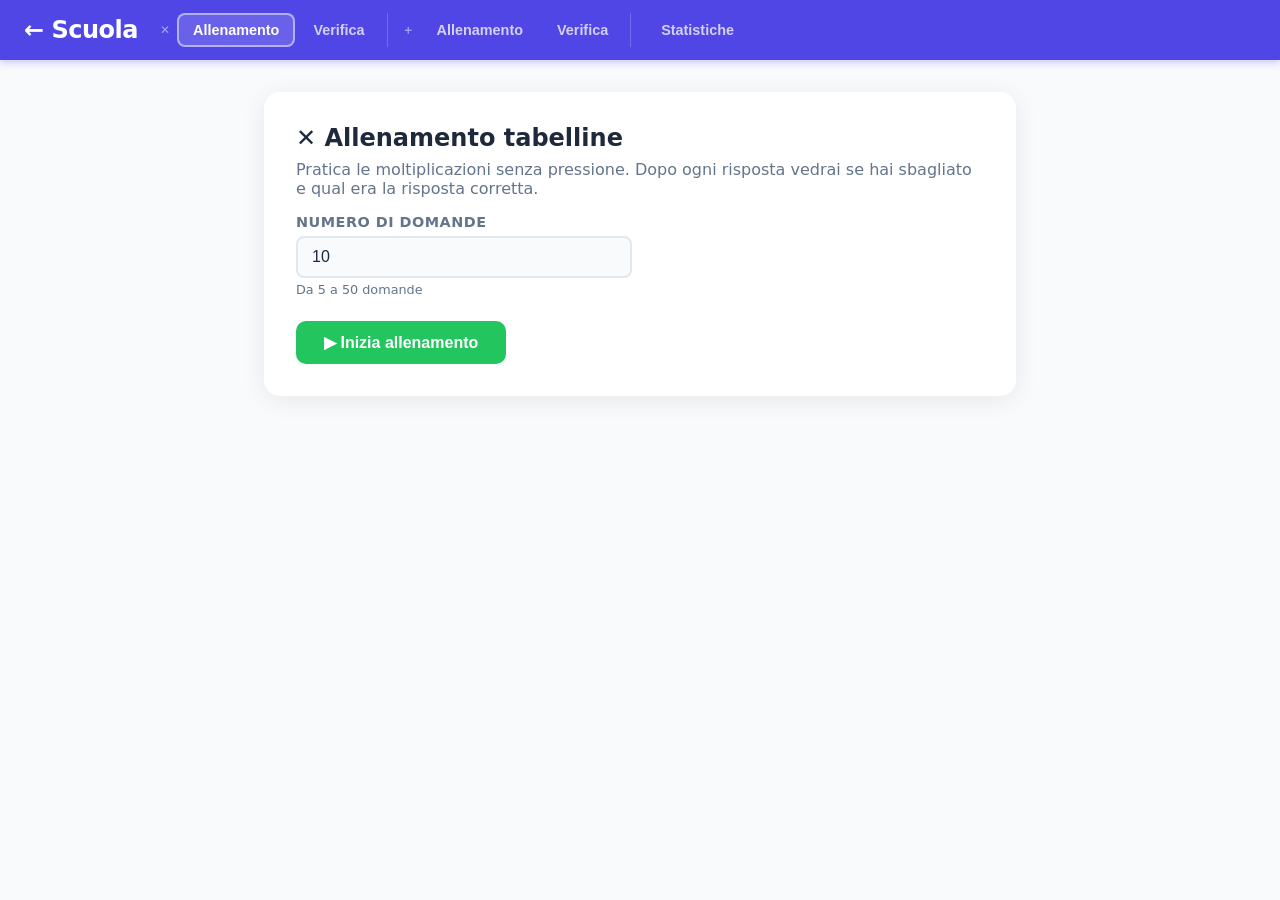
==== commit 36a9324b: "feat: landing page con scelta materia (Italiano / Matematica) - / → landing page con due card (Matem" ====
--- a/templates/index.html
+++ b/templates/index.html
@@ -10,7 +10,7 @@
 
 <!-- NAVIGAZIONE -->
 <nav class="nav">
-  <div class="nav-logo">Scuola</div>
+  <a href="/" class="nav-logo" style="text-decoration:none; color:white;">← Scuola</a>
 
   <div class="nav-group">
     <span class="nav-group-label">✕</span>
--- a/static/css/style.css
+++ b/static/css/style.css
@@ -3,6 +3,8 @@
   --primary-light: #818cf8;
   --add: #0d9488;
   --add-light: #5eead4;
+  --italiano: #7c3aed;
+  --italiano-light: #c4b5fd;
   --success: #22c55e;
   --danger: #ef4444;
   --warning: #f59e0b;
@@ -346,6 +348,14 @@
 
 .btn-add { background: var(--add); color: white; }
 .btn-add:hover { background: #0f766e; transform: translateY(-1px); }
+.btn-italiano { background: var(--italiano); color: white; }
+.btn-italiano:hover { background: #6d28d9; transform: translateY(-1px); }
+
+/* Nav viola per Italiano */
+.nav-italiano {
+  background: var(--italiano);
+  box-shadow: 0 2px 8px rgba(124,58,237,0.3);
+}
 
 /* STATS TABS (tabelline vs addizioni) */
 .stat-tabs {
